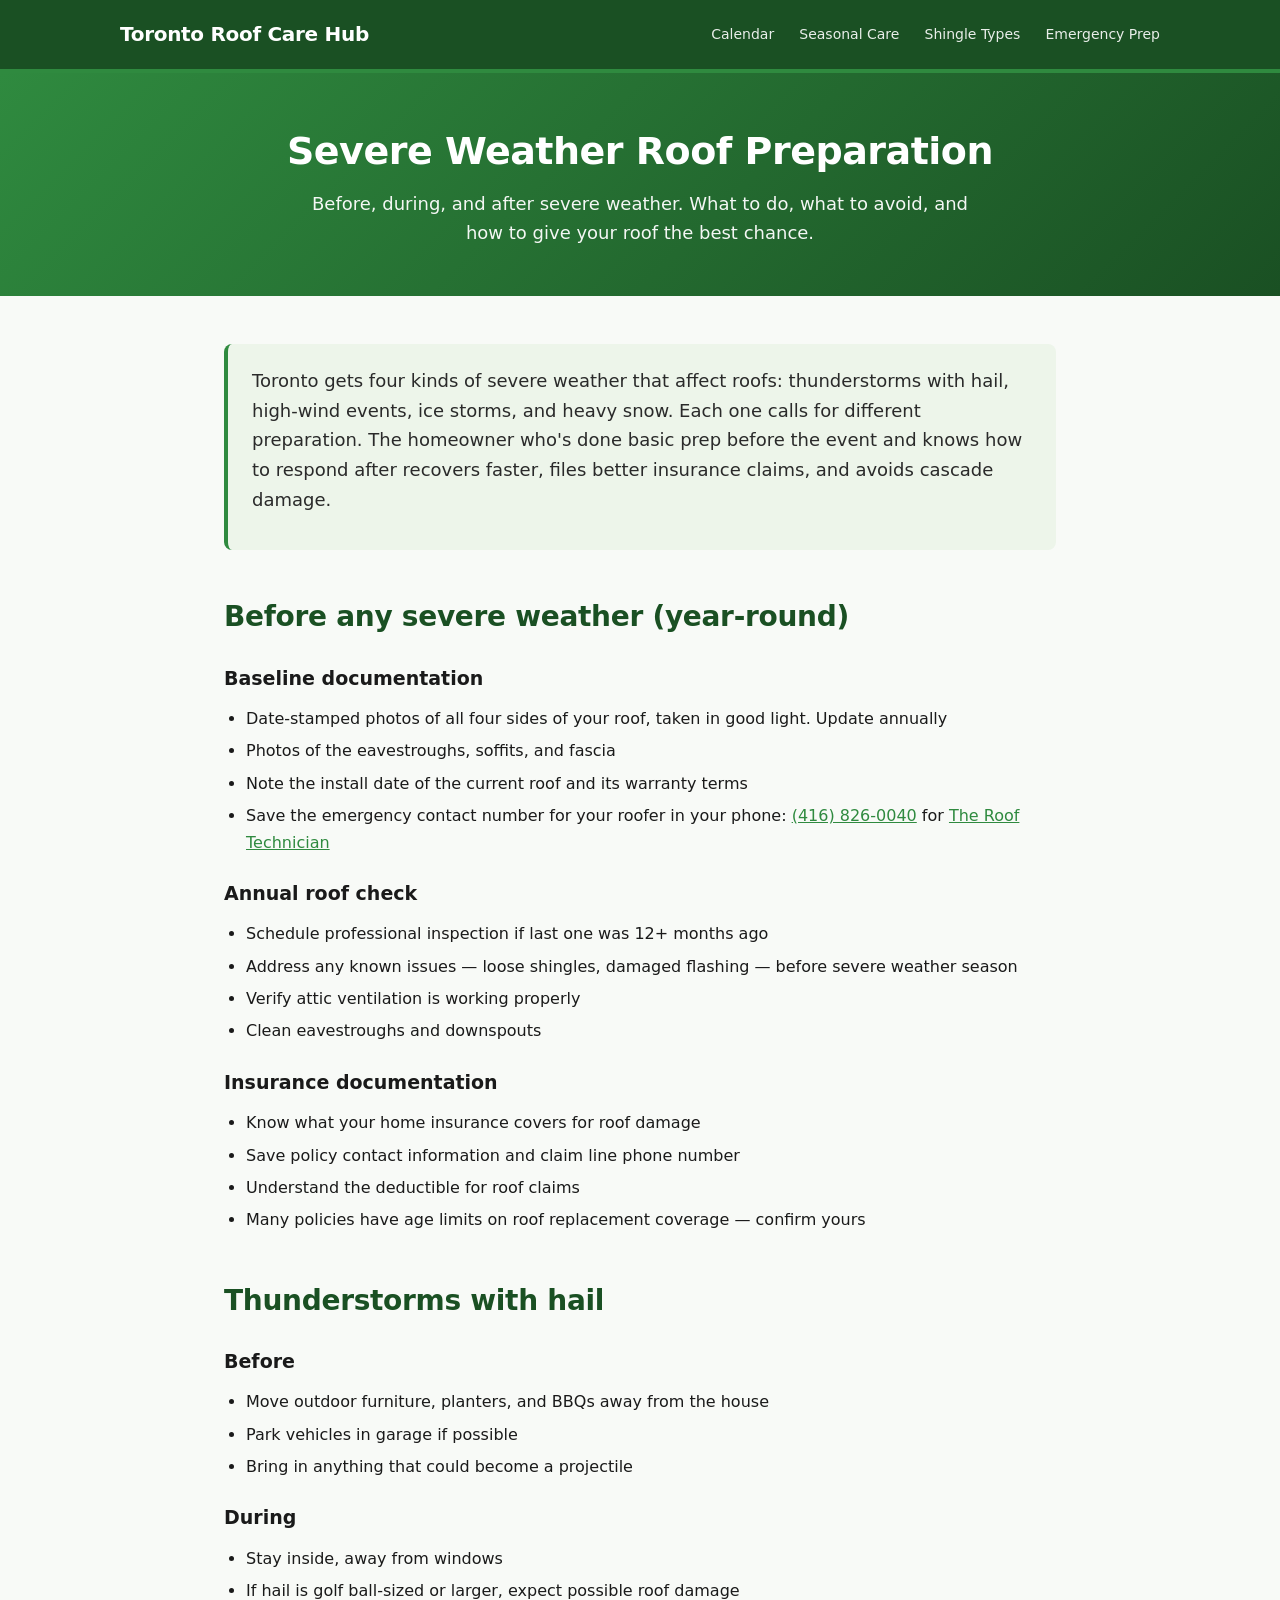
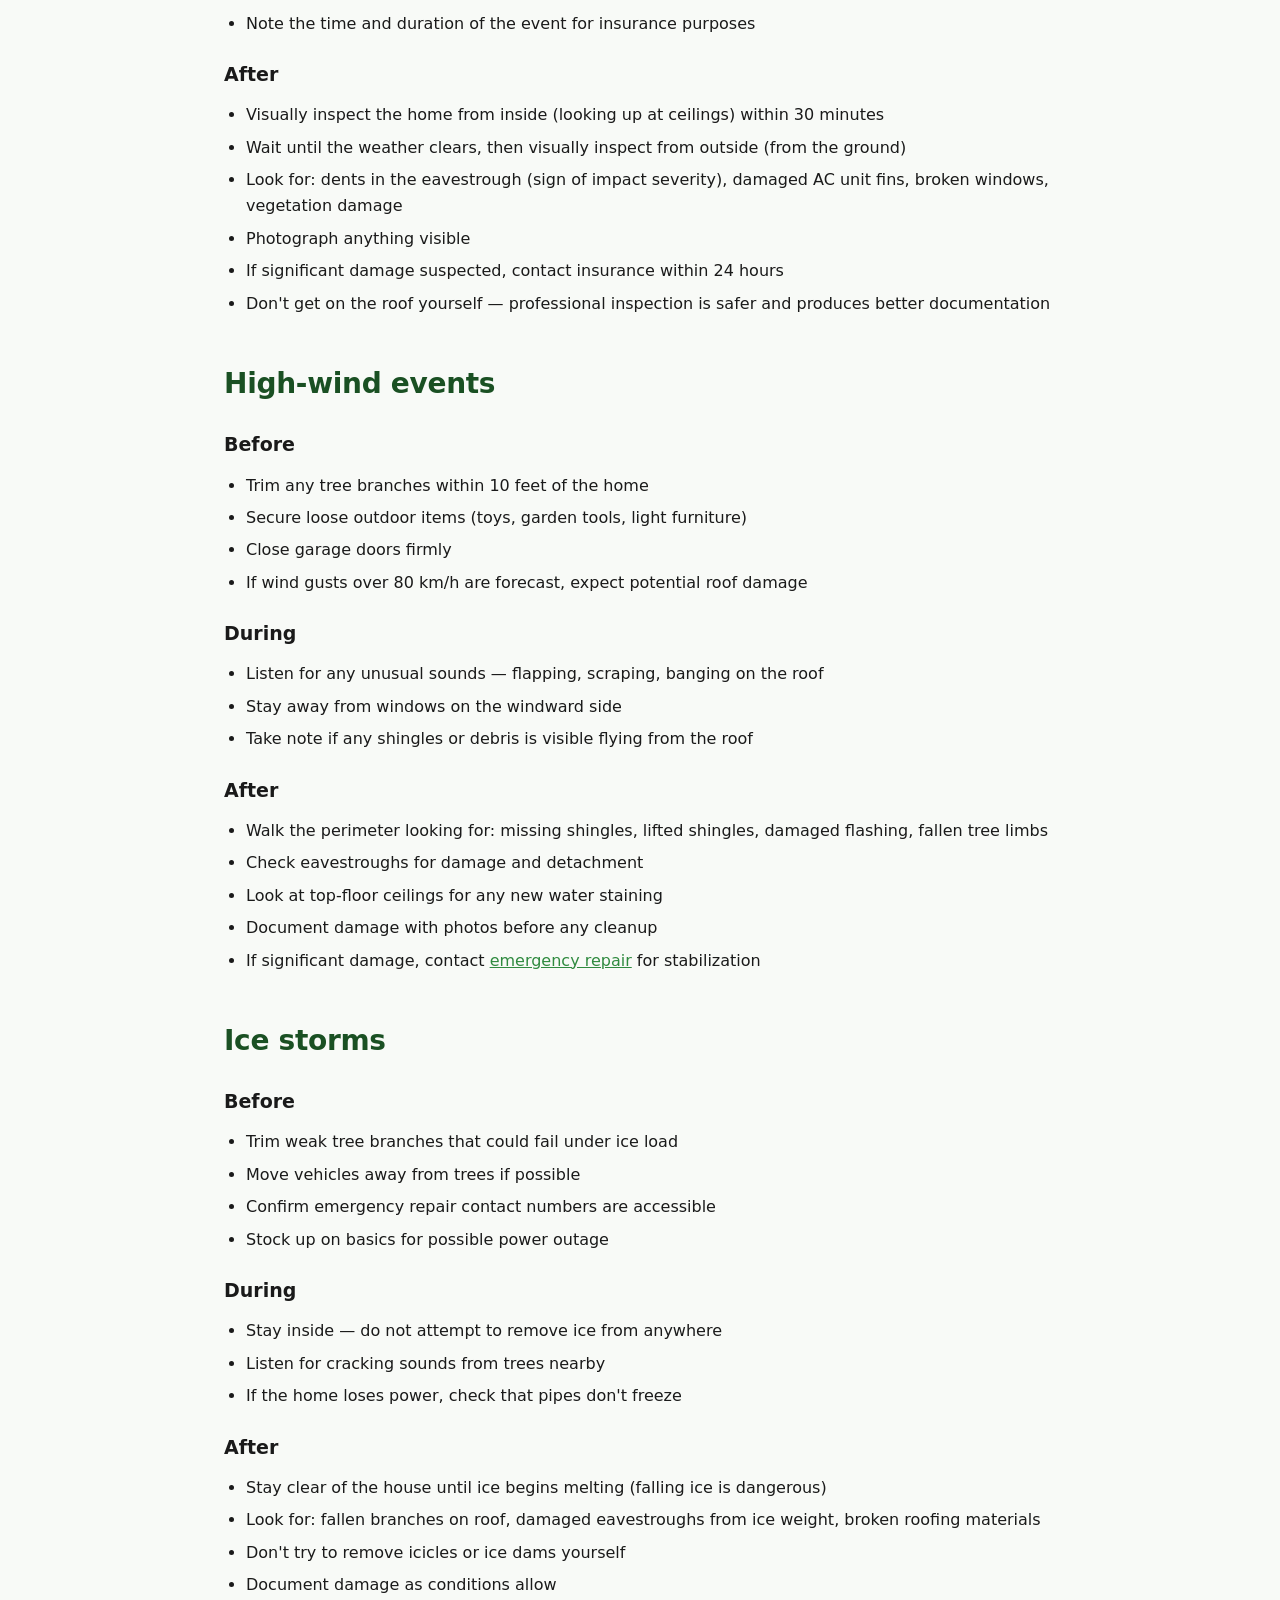
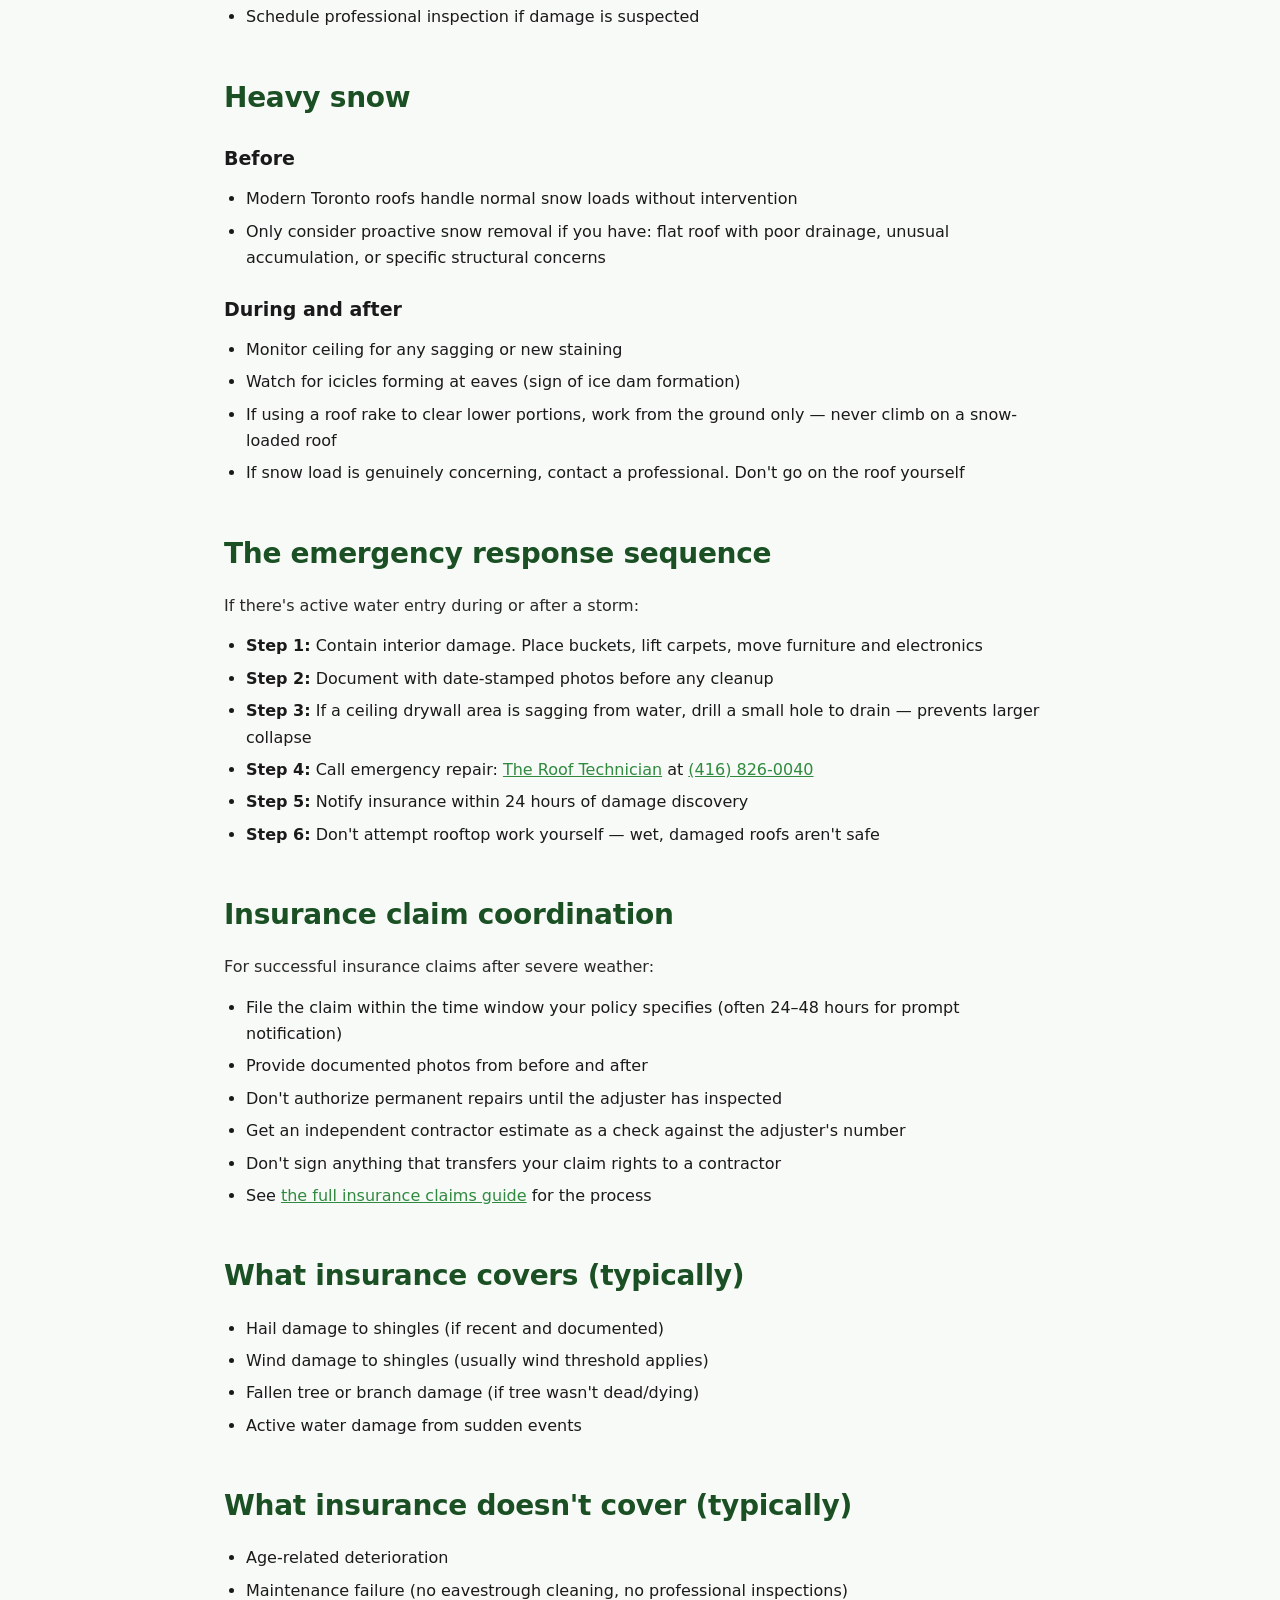
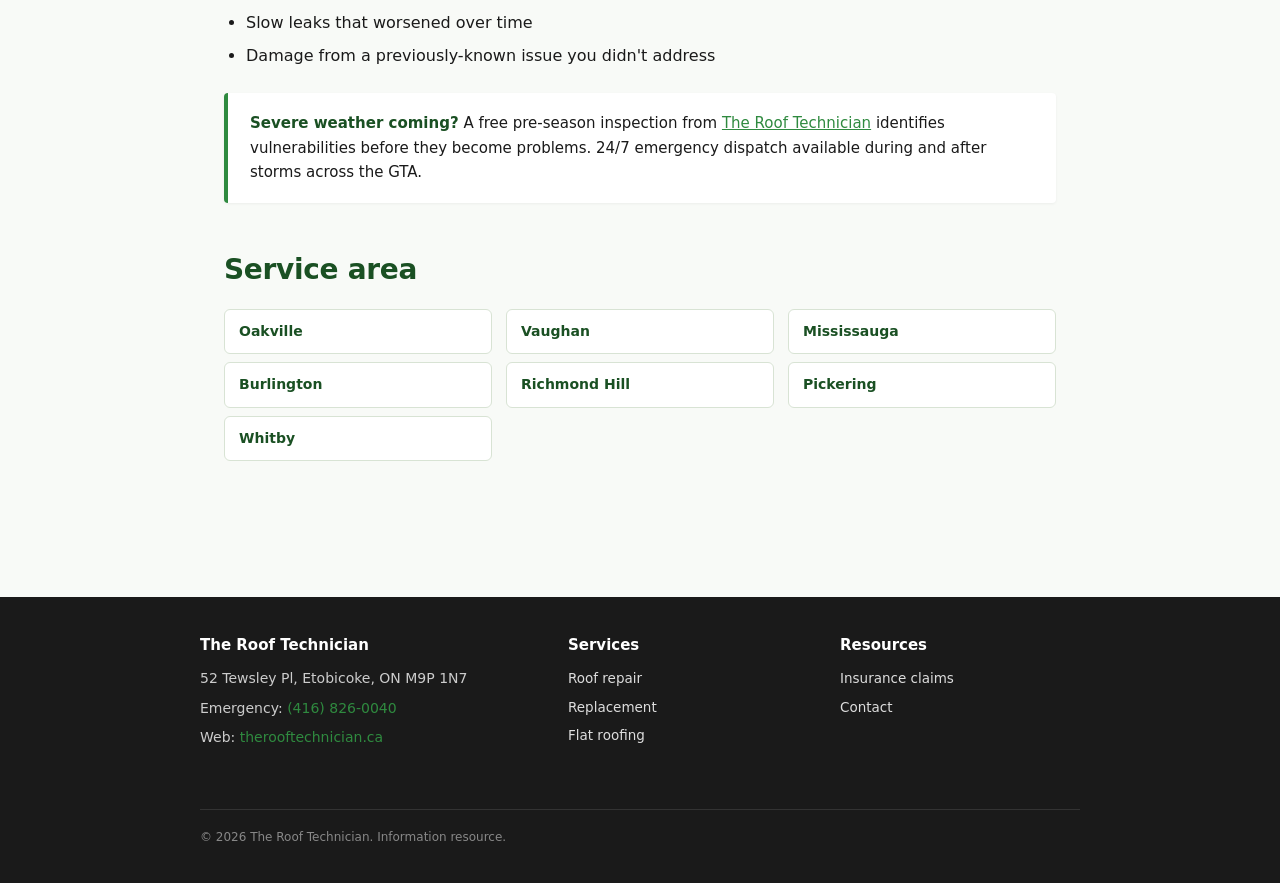
==== emergency-prep.html @ 683b0776 "initial: Toronto Roof Care resource" ====
<!doctype html>
<html lang="en">
<head>
<meta charset="utf-8">
<meta name="viewport" content="width=device-width,initial-scale=1">
<title>Severe Weather Roof Prep for Toronto Homes — Before, During, After</title>
<meta name="description" content="How to prepare your Toronto roof for severe weather events — windstorms, hail, ice storms, heavy snow. What to do before, during, and after major weather.">
<link rel="stylesheet" href="styles.css">
</head>
<body>

<header>
  <div class="wrap">
    <div class="logo">Toronto Roof Care Hub</div>
    <nav>
      <a href="index.html">Calendar</a>
      <a href="seasonal-care.html">Seasonal Care</a>
      <a href="shingle-types.html">Shingle Types</a>
      <a href="emergency-prep.html">Emergency Prep</a>
    </nav>
  </div>
</header>

<section class="hero">
  <h1>Severe Weather Roof Preparation</h1>
  <p class="sub">Before, during, and after severe weather. What to do, what to avoid, and how to give your roof the best chance.</p>
</section>

<main>

<div class="intro">
  <p class="lede">Toronto gets four kinds of severe weather that affect roofs: thunderstorms with hail, high-wind events, ice storms, and heavy snow. Each one calls for different preparation. The homeowner who's done basic prep before the event and knows how to respond after recovers faster, files better insurance claims, and avoids cascade damage.</p>
</div>

<h2>Before any severe weather (year-round)</h2>

<h3>Baseline documentation</h3>
<ul>
  <li>Date-stamped photos of all four sides of your roof, taken in good light. Update annually</li>
  <li>Photos of the eavestroughs, soffits, and fascia</li>
  <li>Note the install date of the current roof and its warranty terms</li>
  <li>Save the emergency contact number for your roofer in your phone: <a href="tel:+14168260040">(416) 826-0040</a> for <a href="https://therooftechnician.ca/contact-us/" rel="noopener">The Roof Technician</a></li>
</ul>

<h3>Annual roof check</h3>
<ul>
  <li>Schedule professional inspection if last one was 12+ months ago</li>
  <li>Address any known issues — loose shingles, damaged flashing — before severe weather season</li>
  <li>Verify attic ventilation is working properly</li>
  <li>Clean eavestroughs and downspouts</li>
</ul>

<h3>Insurance documentation</h3>
<ul>
  <li>Know what your home insurance covers for roof damage</li>
  <li>Save policy contact information and claim line phone number</li>
  <li>Understand the deductible for roof claims</li>
  <li>Many policies have age limits on roof replacement coverage — confirm yours</li>
</ul>

<h2>Thunderstorms with hail</h2>

<h3>Before</h3>
<ul>
  <li>Move outdoor furniture, planters, and BBQs away from the house</li>
  <li>Park vehicles in garage if possible</li>
  <li>Bring in anything that could become a projectile</li>
</ul>

<h3>During</h3>
<ul>
  <li>Stay inside, away from windows</li>
  <li>If hail is golf ball-sized or larger, expect possible roof damage</li>
  <li>Note the time and duration of the event for insurance purposes</li>
</ul>

<h3>After</h3>
<ul>
  <li>Visually inspect the home from inside (looking up at ceilings) within 30 minutes</li>
  <li>Wait until the weather clears, then visually inspect from outside (from the ground)</li>
  <li>Look for: dents in the eavestrough (sign of impact severity), damaged AC unit fins, broken windows, vegetation damage</li>
  <li>Photograph anything visible</li>
  <li>If significant damage suspected, contact insurance within 24 hours</li>
  <li>Don't get on the roof yourself — professional inspection is safer and produces better documentation</li>
</ul>

<h2>High-wind events</h2>

<h3>Before</h3>
<ul>
  <li>Trim any tree branches within 10 feet of the home</li>
  <li>Secure loose outdoor items (toys, garden tools, light furniture)</li>
  <li>Close garage doors firmly</li>
  <li>If wind gusts over 80 km/h are forecast, expect potential roof damage</li>
</ul>

<h3>During</h3>
<ul>
  <li>Listen for any unusual sounds — flapping, scraping, banging on the roof</li>
  <li>Stay away from windows on the windward side</li>
  <li>Take note if any shingles or debris is visible flying from the roof</li>
</ul>

<h3>After</h3>
<ul>
  <li>Walk the perimeter looking for: missing shingles, lifted shingles, damaged flashing, fallen tree limbs</li>
  <li>Check eavestroughs for damage and detachment</li>
  <li>Look at top-floor ceilings for any new water staining</li>
  <li>Document damage with photos before any cleanup</li>
  <li>If significant damage, contact <a href="https://therooftechnician.ca/contact-us/" rel="noopener">emergency repair</a> for stabilization</li>
</ul>

<h2>Ice storms</h2>

<h3>Before</h3>
<ul>
  <li>Trim weak tree branches that could fail under ice load</li>
  <li>Move vehicles away from trees if possible</li>
  <li>Confirm emergency repair contact numbers are accessible</li>
  <li>Stock up on basics for possible power outage</li>
</ul>

<h3>During</h3>
<ul>
  <li>Stay inside — do not attempt to remove ice from anywhere</li>
  <li>Listen for cracking sounds from trees nearby</li>
  <li>If the home loses power, check that pipes don't freeze</li>
</ul>

<h3>After</h3>
<ul>
  <li>Stay clear of the house until ice begins melting (falling ice is dangerous)</li>
  <li>Look for: fallen branches on roof, damaged eavestroughs from ice weight, broken roofing materials</li>
  <li>Don't try to remove icicles or ice dams yourself</li>
  <li>Document damage as conditions allow</li>
  <li>Schedule professional inspection if damage is suspected</li>
</ul>

<h2>Heavy snow</h2>

<h3>Before</h3>
<ul>
  <li>Modern Toronto roofs handle normal snow loads without intervention</li>
  <li>Only consider proactive snow removal if you have: flat roof with poor drainage, unusual accumulation, or specific structural concerns</li>
</ul>

<h3>During and after</h3>
<ul>
  <li>Monitor ceiling for any sagging or new staining</li>
  <li>Watch for icicles forming at eaves (sign of ice dam formation)</li>
  <li>If using a roof rake to clear lower portions, work from the ground only — never climb on a snow-loaded roof</li>
  <li>If snow load is genuinely concerning, contact a professional. Don't go on the roof yourself</li>
</ul>

<h2>The emergency response sequence</h2>
<p>If there's active water entry during or after a storm:</p>
<ul>
  <li><strong>Step 1:</strong> Contain interior damage. Place buckets, lift carpets, move furniture and electronics</li>
  <li><strong>Step 2:</strong> Document with date-stamped photos before any cleanup</li>
  <li><strong>Step 3:</strong> If a ceiling drywall area is sagging from water, drill a small hole to drain — prevents larger collapse</li>
  <li><strong>Step 4:</strong> Call emergency repair: <a href="https://therooftechnician.ca/contact-us/" rel="noopener">The Roof Technician</a> at <a href="tel:+14168260040">(416) 826-0040</a></li>
  <li><strong>Step 5:</strong> Notify insurance within 24 hours of damage discovery</li>
  <li><strong>Step 6:</strong> Don't attempt rooftop work yourself — wet, damaged roofs aren't safe</li>
</ul>

<h2>Insurance claim coordination</h2>
<p>For successful insurance claims after severe weather:</p>
<ul>
  <li>File the claim within the time window your policy specifies (often 24–48 hours for prompt notification)</li>
  <li>Provide documented photos from before and after</li>
  <li>Don't authorize permanent repairs until the adjuster has inspected</li>
  <li>Get an independent contractor estimate as a check against the adjuster's number</li>
  <li>Don't sign anything that transfers your claim rights to a contractor</li>
  <li>See <a href="https://therooftechnician.ca/roof-insurance-claims-toronto-coverage-filing-guide/" rel="noopener">the full insurance claims guide</a> for the process</li>
</ul>

<h2>What insurance covers (typically)</h2>
<ul>
  <li>Hail damage to shingles (if recent and documented)</li>
  <li>Wind damage to shingles (usually wind threshold applies)</li>
  <li>Fallen tree or branch damage (if tree wasn't dead/dying)</li>
  <li>Active water damage from sudden events</li>
</ul>

<h2>What insurance doesn't cover (typically)</h2>
<ul>
  <li>Age-related deterioration</li>
  <li>Maintenance failure (no eavestrough cleaning, no professional inspections)</li>
  <li>Slow leaks that worsened over time</li>
  <li>Damage from a previously-known issue you didn't address</li>
</ul>

<div class="callout">
  <strong>Severe weather coming?</strong> A free pre-season inspection from <a href="https://therooftechnician.ca/contact-us/" rel="noopener">The Roof Technician</a> identifies vulnerabilities before they become problems. 24/7 emergency dispatch available during and after storms across the GTA.
</div>

<h2>Service area</h2>
<div class="cities-grid">
  <a href="https://therooftechnician.ca/halton-region/oakville/" rel="noopener">Oakville</a>
  <a href="https://therooftechnician.ca/location/vaughan/" rel="noopener">Vaughan</a>
  <a href="https://therooftechnician.ca/peel-region/mississauga/" rel="noopener">Mississauga</a>
  <a href="https://therooftechnician.ca/halton-region/burlington/" rel="noopener">Burlington</a>
  <a href="https://therooftechnician.ca/york-region/richmond-hill/" rel="noopener">Richmond Hill</a>
  <a href="https://therooftechnician.ca/durham-region/pickering/" rel="noopener">Pickering</a>
  <a href="https://therooftechnician.ca/durham-region/whitby/" rel="noopener">Whitby</a>
</div>

</main>

<footer>
  <div class="wrap">
    <div>
      <h4>The Roof Technician</h4>
      <p>52 Tewsley Pl, Etobicoke, ON M9P 1N7</p>
      <p>Emergency: <a href="tel:+14168260040">(416) 826-0040</a></p>
      <p>Web: <a href="https://therooftechnician.ca" rel="noopener">therooftechnician.ca</a></p>
    </div>
    <div>
      <h4>Services</h4>
      <ul class="deep-links">
        <li><a href="https://therooftechnician.ca/roof-repair-toronto/" rel="noopener">Roof repair</a></li>
        <li><a href="https://therooftechnician.ca/roof-replacement/" rel="noopener">Replacement</a></li>
        <li><a href="https://therooftechnician.ca/flat-roofing/" rel="noopener">Flat roofing</a></li>
      </ul>
    </div>
    <div>
      <h4>Resources</h4>
      <ul class="deep-links">
        <li><a href="https://therooftechnician.ca/roof-insurance-claims-toronto-coverage-filing-guide/" rel="noopener">Insurance claims</a></li>
        <li><a href="https://therooftechnician.ca/contact-us/" rel="noopener">Contact</a></li>
      </ul>
    </div>
    <div class="meta">© 2026 The Roof Technician. Information resource.</div>
  </div>
</footer>

</body>
</html>
---- styles.css ----
:root {
  --primary: #2f8a3f;
  --accent: #1a5023;
  --bg: #f8faf7;
  --text: #1a1a1a;
  --muted: #555;
  --line: #d8e3d4;
  --card: #fff;
  --soft: #edf5ea;
  --warn: #d6432a;
  --good: #2c8f4c;
}
* { box-sizing: border-box; margin: 0; padding: 0; }
html { scroll-behavior: smooth; }
body { font-family: -apple-system, BlinkMacSystemFont, "Segoe UI", system-ui, sans-serif;
  background: var(--bg); color: var(--text); line-height: 1.65; -webkit-font-smoothing: antialiased; }
a { color: var(--primary); }

header { background: var(--accent); color: #fff; padding: 18px 24px; border-bottom: 4px solid var(--primary); }
header .wrap { max-width: 1040px; margin: 0 auto; display: flex; align-items: center; justify-content: space-between; gap: 16px; flex-wrap: wrap; }
header .logo { font-size: 20px; font-weight: 800; letter-spacing: -0.3px; }
header nav a { color: #fff; text-decoration: none; margin-left: 20px; font-size: 14px; opacity: 0.9; font-weight: 500; }
header nav a:hover { opacity: 1; text-decoration: underline; }

.hero { background: linear-gradient(135deg, var(--primary) 0%, var(--accent) 100%); color: #fff; padding: 56px 24px 48px; text-align: center; }
.hero h1 { font-size: 38px; line-height: 1.2; max-width: 820px; margin: 0 auto 14px; font-weight: 800; letter-spacing: -0.5px; }
.hero .sub { max-width: 660px; margin: 0 auto; font-size: 18px; opacity: 0.95; }
.hero .cta-row { margin-top: 26px; display: flex; gap: 12px; justify-content: center; flex-wrap: wrap; }
.hero .cta { display: inline-block; padding: 13px 26px; border-radius: 6px; text-decoration: none; font-weight: 700; font-size: 15px; transition: transform .15s; }
.hero .cta.primary { background: #fff; color: var(--accent); }
.hero .cta.ghost { border: 2px solid #fff; color: #fff; }
.hero .cta:hover { transform: translateY(-1px); }

main { max-width: 880px; margin: 0 auto; padding: 48px 24px; }
main h2 { font-size: 28px; margin: 44px 0 16px; color: var(--accent); letter-spacing: -0.3px; }
main h3 { font-size: 19px; margin: 22px 0 8px; color: var(--text); }
main p { margin-bottom: 14px; color: #2a2a2a; }
main ul { margin: 12px 0 20px 22px; }
main li { margin-bottom: 6px; }

.lede { font-size: 18px; color: #2a2a2a; }
.intro { background: var(--soft); padding: 22px 24px; border-radius: 8px; border-left: 4px solid var(--primary); margin-bottom: 32px; }

.service-grid { display: grid; grid-template-columns: repeat(2, 1fr); gap: 16px; margin: 14px 0 32px; }
.service-card { background: var(--card); border: 1px solid var(--line); border-radius: 8px; padding: 22px 24px; transition: box-shadow .2s, transform .15s; }
.service-card:hover { box-shadow: 0 8px 20px rgba(0,0,0,0.07); transform: translateY(-2px); }
.service-card h3 { color: var(--accent); font-size: 17px; margin: 0 0 6px; border-bottom: 2px solid var(--primary); padding-bottom: 6px; display: inline-block; }
.service-card p { font-size: 14.5px; color: #444; margin: 8px 0 12px; }
.service-card a.deep { display: inline-block; font-size: 13px; text-decoration: none; color: var(--primary); font-weight: 600; }
.service-card a.deep::after { content: " →"; }
.service-card a.deep:hover { text-decoration: underline; }

.comparison-table { width: 100%; border-collapse: collapse; margin: 14px 0 30px; background: var(--card); border: 1px solid var(--line); border-radius: 8px; overflow: hidden; font-size: 14.5px; }
.comparison-table th { background: var(--accent); color: #fff; padding: 12px 14px; text-align: left; font-size: 14px; }
.comparison-table td { padding: 12px 14px; border-top: 1px solid var(--line); vertical-align: top; }
.comparison-table tr:nth-child(even) td { background: var(--soft); }
.comparison-table td:first-child { font-weight: 600; color: var(--accent); }

.callout { background: var(--card); border-left: 4px solid var(--primary); padding: 18px 22px; margin: 24px 0; border-radius: 4px; box-shadow: 0 1px 3px rgba(0,0,0,0.05); font-size: 15px; }
.callout strong { color: var(--accent); }

.faq-item { background: var(--card); border: 1px solid var(--line); border-radius: 6px; padding: 18px 22px; margin-bottom: 12px; }
.faq-item h3 { margin-top: 0; color: var(--accent); font-size: 16px; }
.faq-item p { margin: 8px 0 0; color: #333; font-size: 15px; }

.cities-grid { display: grid; grid-template-columns: repeat(3, 1fr); gap: 8px 14px; margin: 14px 0 28px; }
.cities-grid a { display: block; padding: 10px 14px; background: var(--card); border: 1px solid var(--line); border-radius: 6px; text-decoration: none; color: var(--accent); font-size: 14px; font-weight: 600; transition: background .15s, border-color .15s; }
.cities-grid a:hover { background: var(--soft); border-color: var(--primary); }

.estimator { background: var(--card); border: 1px solid var(--line); border-radius: 10px; padding: 26px; margin: 18px 0 32px; box-shadow: 0 2px 8px rgba(0,0,0,0.04); }
.estimator h3 { margin: 0 0 14px; color: var(--accent); font-size: 18px; }
.estimator label { display: block; margin: 14px 0 6px; font-size: 14px; font-weight: 600; color: #333; }
.estimator select, .estimator input { width: 100%; padding: 10px 12px; border: 1px solid var(--line); border-radius: 5px; font-size: 14px; background: var(--bg); }
.estimator .result { margin-top: 22px; padding: 18px 22px; background: linear-gradient(135deg, var(--soft), #fff); border-radius: 8px; border-left: 4px solid var(--primary); }
.estimator .result .low-high { font-size: 26px; color: var(--accent); font-weight: 800; }
.estimator .result .label { font-size: 13px; color: var(--muted); margin-top: 2px; }
.estimator .result .note { font-size: 13px; color: #444; margin-top: 12px; line-height: 1.5; }

.tree { background: var(--card); padding: 24px; border-radius: 10px; border: 1px solid var(--line); margin: 18px 0 32px; }
.tree .step { display: flex; gap: 14px; padding: 14px 0; border-bottom: 1px solid var(--line); }
.tree .step:last-child { border-bottom: none; }
.tree .num { flex-shrink: 0; width: 28px; height: 28px; background: var(--primary); color: #fff; border-radius: 50%; display: flex; align-items: center; justify-content: center; font-size: 13px; font-weight: 700; }
.tree .step-body p { margin: 0 0 4px; }
.tree .step-body .yes { color: var(--good); font-weight: 600; font-size: 14px; }
.tree .step-body .no { color: var(--warn); font-weight: 600; font-size: 14px; }

.glossary { background: var(--card); border-radius: 8px; padding: 18px 22px; border: 1px solid var(--line); margin: 14px 0 28px; }
.glossary dt { font-weight: 700; color: var(--accent); margin-top: 10px; font-size: 15px; }
.glossary dt:first-child { margin-top: 0; }
.glossary dd { margin: 4px 0 0; color: #333; font-size: 14.5px; }

footer { background: #1a1a1a; color: #ccc; padding: 36px 24px; font-size: 14px; margin-top: 60px; }
footer .wrap { max-width: 880px; margin: 0 auto; display: grid; grid-template-columns: 1.4fr 1fr 1fr; gap: 32px; }
footer h4 { color: #fff; margin-bottom: 10px; font-size: 15px; }
footer p { margin-bottom: 6px; }
footer a { color: var(--primary); text-decoration: none; }
footer a:hover { text-decoration: underline; }
footer .meta { margin-top: 22px; padding-top: 18px; border-top: 1px solid #333; font-size: 12px; color: #888; grid-column: 1/-1; }
footer ul.deep-links { list-style: none; padding: 0; margin: 0; }
footer ul.deep-links li { margin-bottom: 5px; }
footer ul.deep-links a { font-size: 13.5px; color: #ddd; }

@media (max-width: 720px) {
  .hero h1 { font-size: 28px; }
  .service-grid, .cities-grid { grid-template-columns: 1fr; }
  .cities-grid { grid-template-columns: 1fr 1fr; }
  footer .wrap { grid-template-columns: 1fr; }
  .comparison-table { font-size: 13px; }
  .comparison-table th, .comparison-table td { padding: 8px 10px; }
  header .wrap { flex-direction: column; align-items: flex-start; }
  header nav { margin-top: 8px; }
  header nav a:first-child { margin-left: 0; }
}
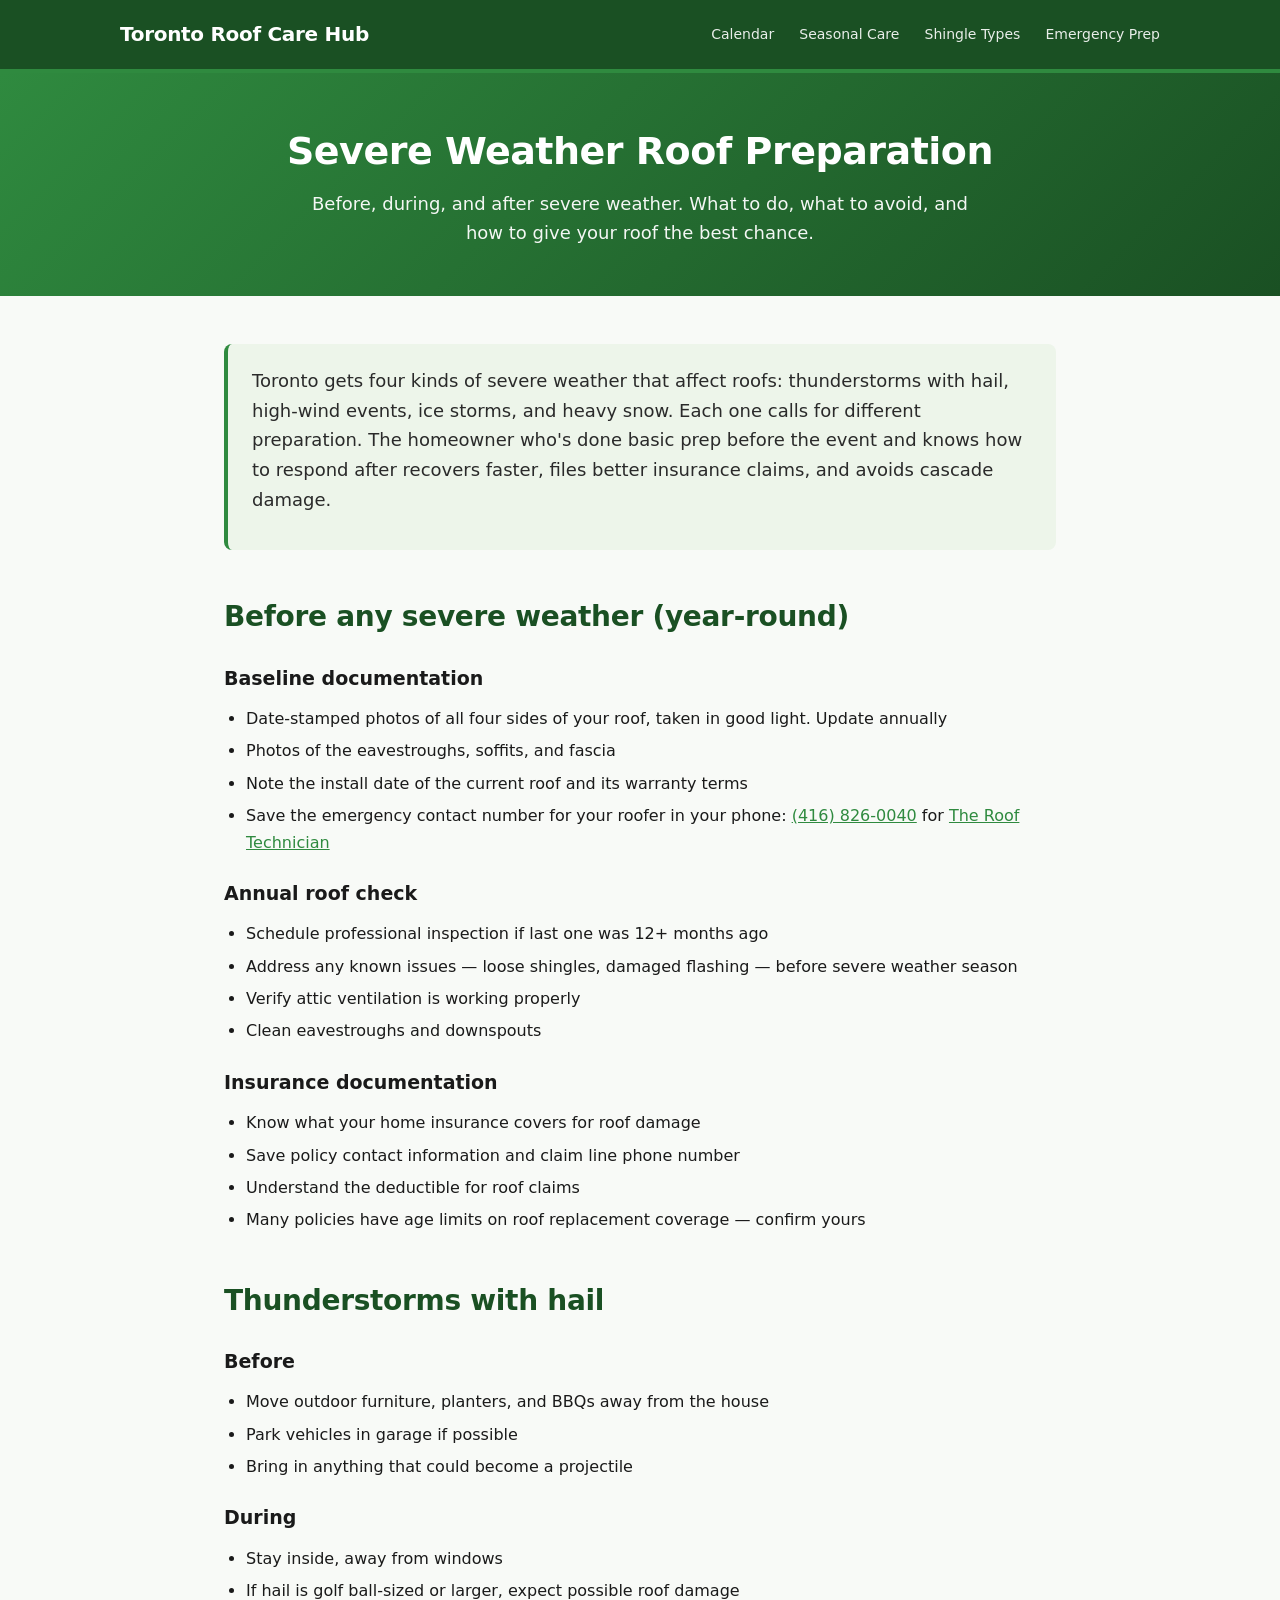
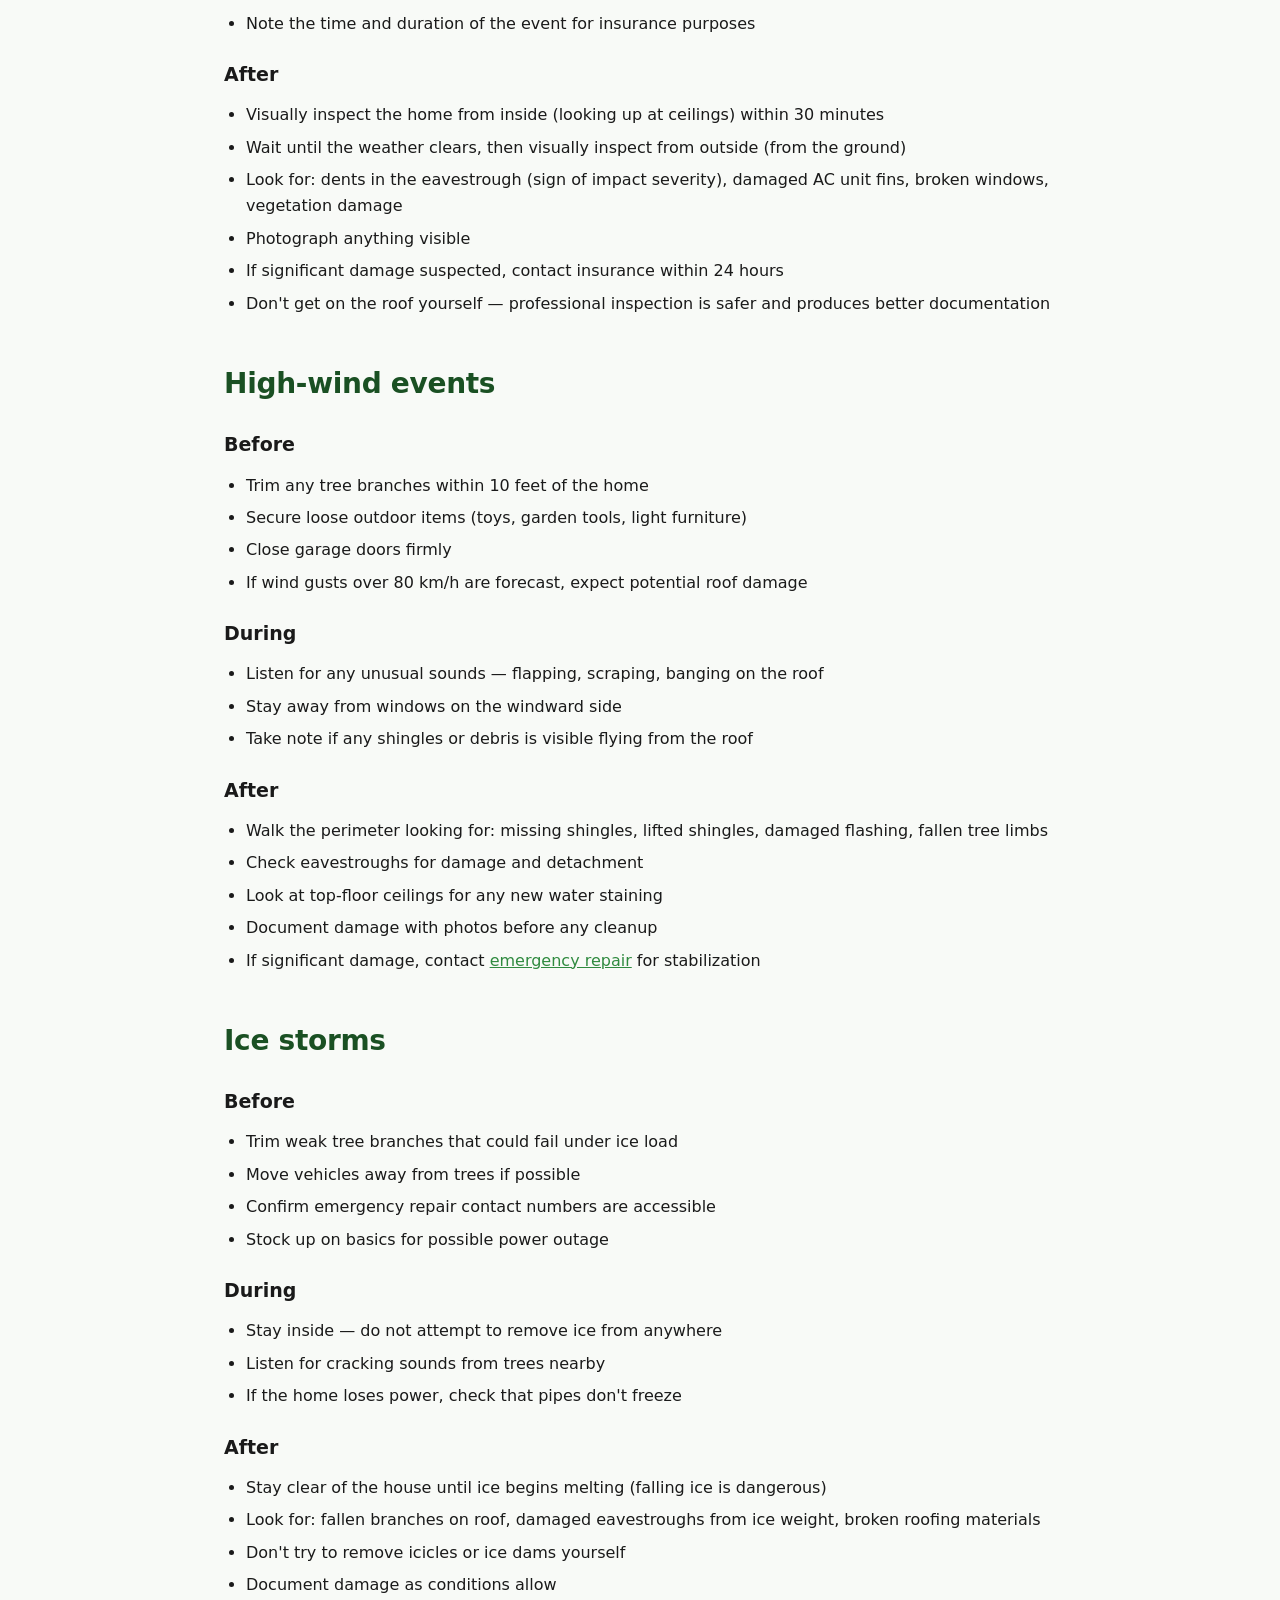
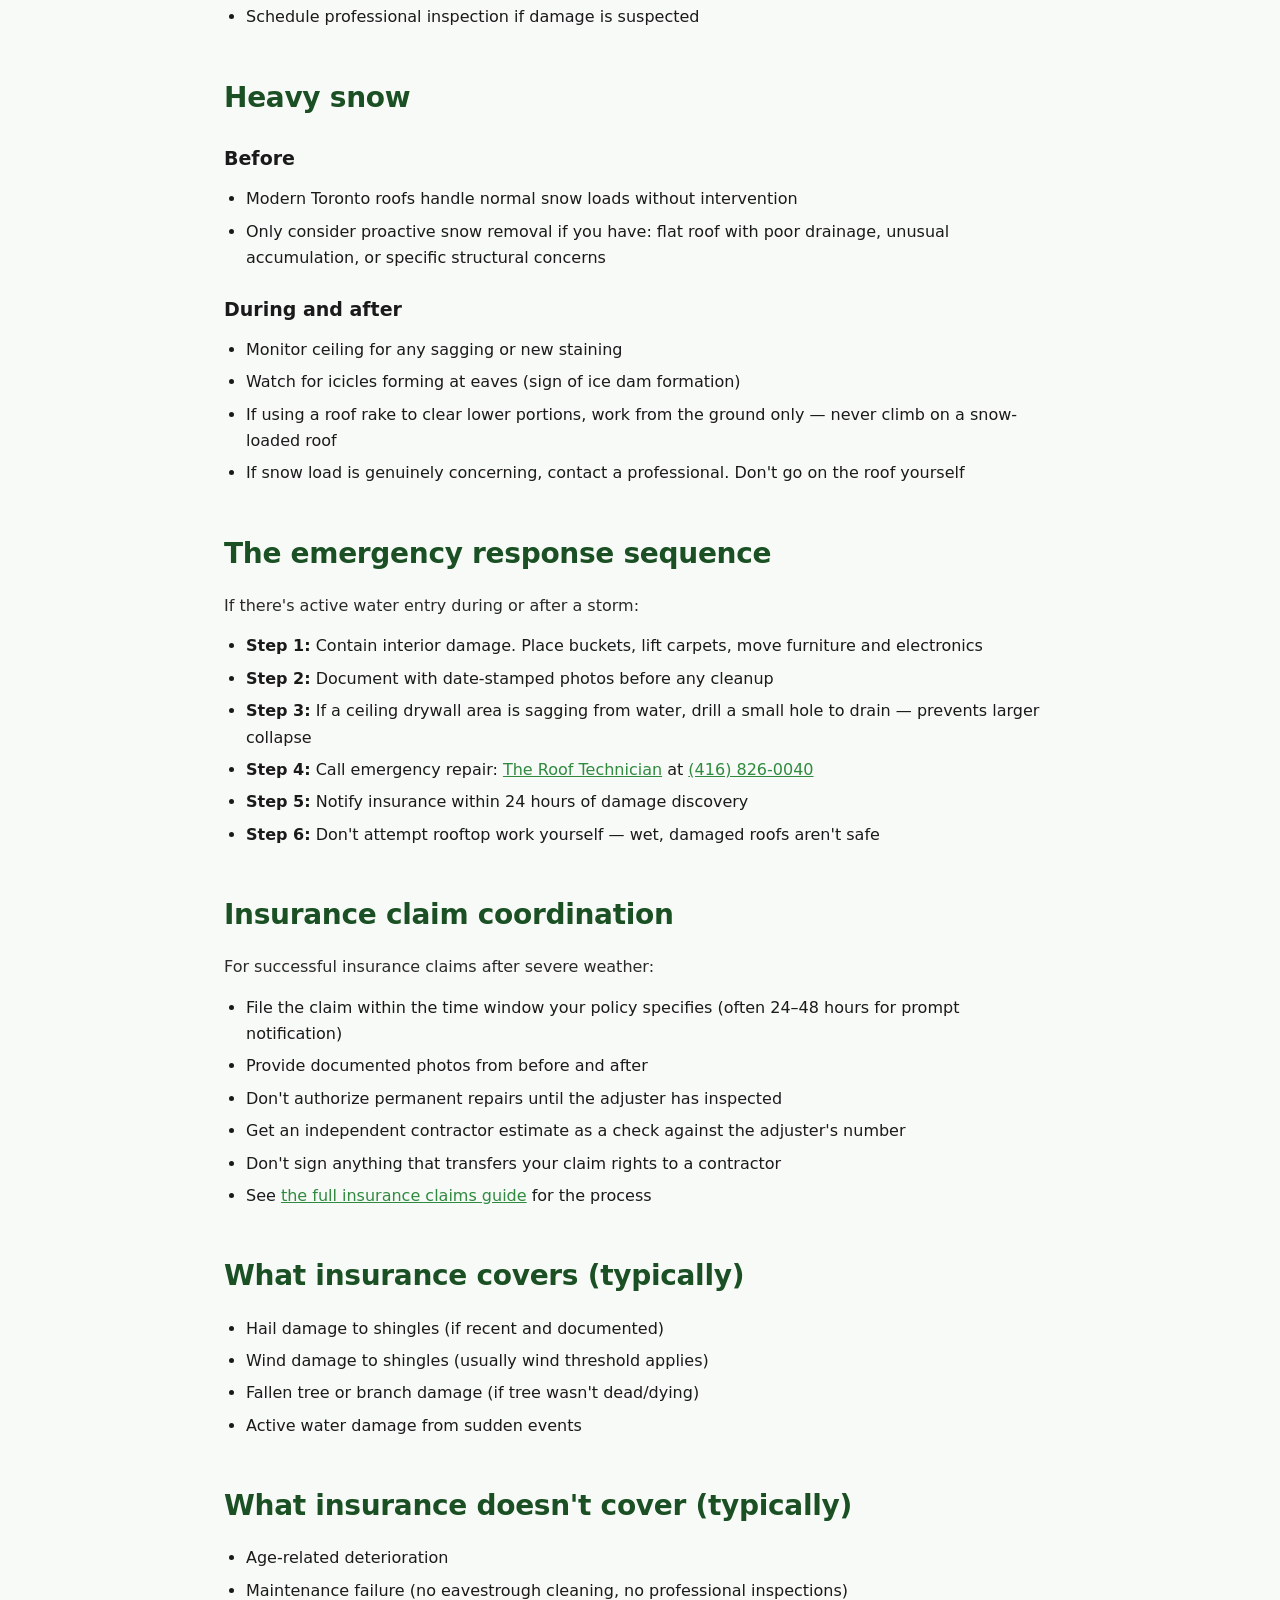
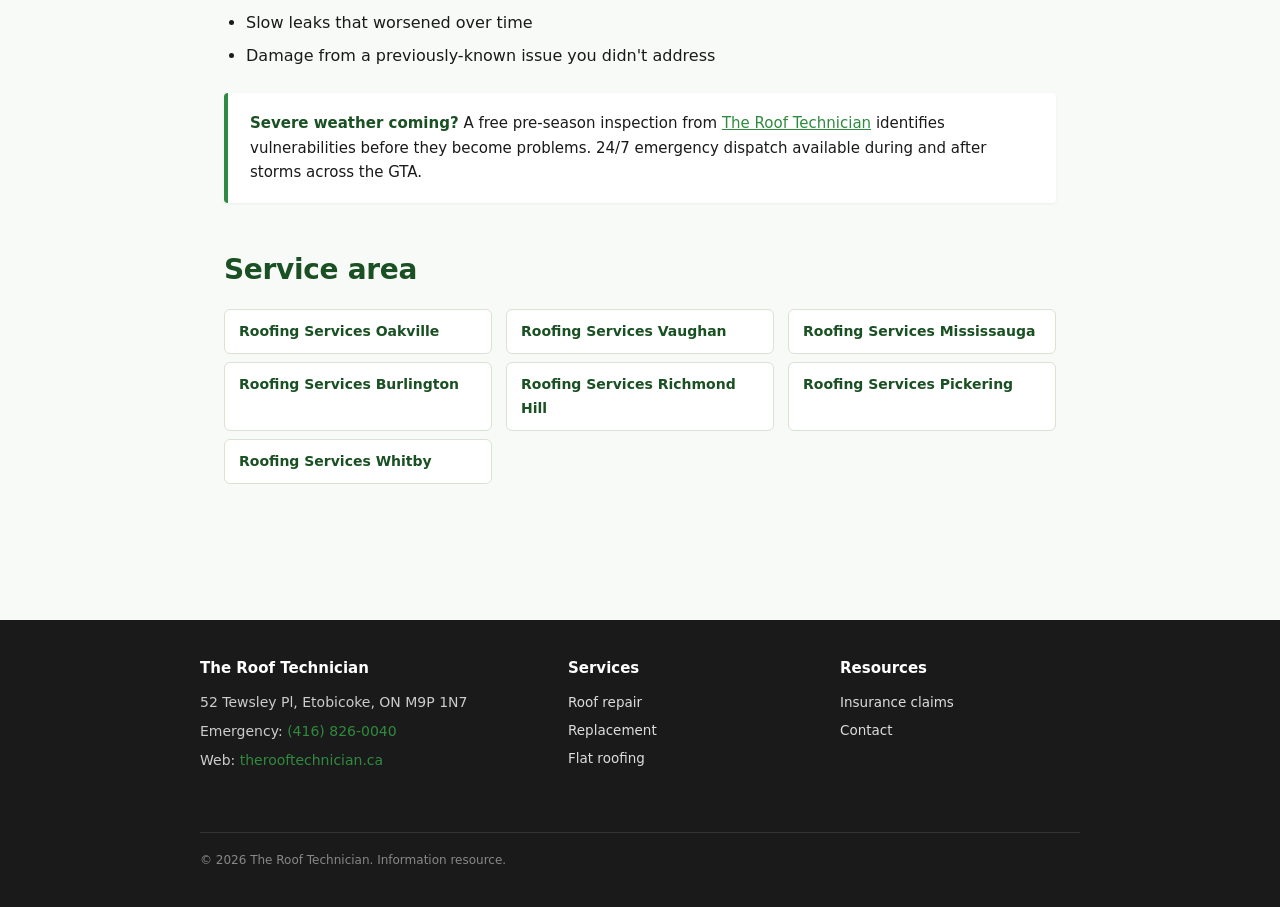
==== commit f35171f0: "fix: brand anchors point to homepage, expand city anchor text to service+region" ====
--- a/emergency-prep.html
+++ b/emergency-prep.html
@@ -39,7 +39,7 @@
   <li>Date-stamped photos of all four sides of your roof, taken in good light. Update annually</li>
   <li>Photos of the eavestroughs, soffits, and fascia</li>
   <li>Note the install date of the current roof and its warranty terms</li>
-  <li>Save the emergency contact number for your roofer in your phone: <a href="tel:+14168260040">(416) 826-0040</a> for <a href="https://therooftechnician.ca/contact-us/" rel="noopener">The Roof Technician</a></li>
+  <li>Save the emergency contact number for your roofer in your phone: <a href="tel:+14168260040">(416) 826-0040</a> for <a href="https://therooftechnician.ca" rel="noopener">The Roof Technician</a></li>
 </ul>
 
 <h3>Annual roof check</h3>
@@ -158,7 +158,7 @@
   <li><strong>Step 1:</strong> Contain interior damage. Place buckets, lift carpets, move furniture and electronics</li>
   <li><strong>Step 2:</strong> Document with date-stamped photos before any cleanup</li>
   <li><strong>Step 3:</strong> If a ceiling drywall area is sagging from water, drill a small hole to drain — prevents larger collapse</li>
-  <li><strong>Step 4:</strong> Call emergency repair: <a href="https://therooftechnician.ca/contact-us/" rel="noopener">The Roof Technician</a> at <a href="tel:+14168260040">(416) 826-0040</a></li>
+  <li><strong>Step 4:</strong> Call emergency repair: <a href="https://therooftechnician.ca" rel="noopener">The Roof Technician</a> at <a href="tel:+14168260040">(416) 826-0040</a></li>
   <li><strong>Step 5:</strong> Notify insurance within 24 hours of damage discovery</li>
   <li><strong>Step 6:</strong> Don't attempt rooftop work yourself — wet, damaged roofs aren't safe</li>
 </ul>
@@ -191,18 +191,18 @@
 </ul>
 
 <div class="callout">
-  <strong>Severe weather coming?</strong> A free pre-season inspection from <a href="https://therooftechnician.ca/contact-us/" rel="noopener">The Roof Technician</a> identifies vulnerabilities before they become problems. 24/7 emergency dispatch available during and after storms across the GTA.
+  <strong>Severe weather coming?</strong> A free pre-season inspection from <a href="https://therooftechnician.ca" rel="noopener">The Roof Technician</a> identifies vulnerabilities before they become problems. 24/7 emergency dispatch available during and after storms across the GTA.
 </div>
 
 <h2>Service area</h2>
 <div class="cities-grid">
-  <a href="https://therooftechnician.ca/halton-region/oakville/" rel="noopener">Oakville</a>
-  <a href="https://therooftechnician.ca/location/vaughan/" rel="noopener">Vaughan</a>
-  <a href="https://therooftechnician.ca/peel-region/mississauga/" rel="noopener">Mississauga</a>
-  <a href="https://therooftechnician.ca/halton-region/burlington/" rel="noopener">Burlington</a>
-  <a href="https://therooftechnician.ca/york-region/richmond-hill/" rel="noopener">Richmond Hill</a>
-  <a href="https://therooftechnician.ca/durham-region/pickering/" rel="noopener">Pickering</a>
-  <a href="https://therooftechnician.ca/durham-region/whitby/" rel="noopener">Whitby</a>
+  <a href="https://therooftechnician.ca/halton-region/oakville/" rel="noopener">Roofing Services Oakville</a>
+  <a href="https://therooftechnician.ca/location/vaughan/" rel="noopener">Roofing Services Vaughan</a>
+  <a href="https://therooftechnician.ca/peel-region/mississauga/" rel="noopener">Roofing Services Mississauga</a>
+  <a href="https://therooftechnician.ca/halton-region/burlington/" rel="noopener">Roofing Services Burlington</a>
+  <a href="https://therooftechnician.ca/york-region/richmond-hill/" rel="noopener">Roofing Services Richmond Hill</a>
+  <a href="https://therooftechnician.ca/durham-region/pickering/" rel="noopener">Roofing Services Pickering</a>
+  <a href="https://therooftechnician.ca/durham-region/whitby/" rel="noopener">Roofing Services Whitby</a>
 </div>
 
 </main>
